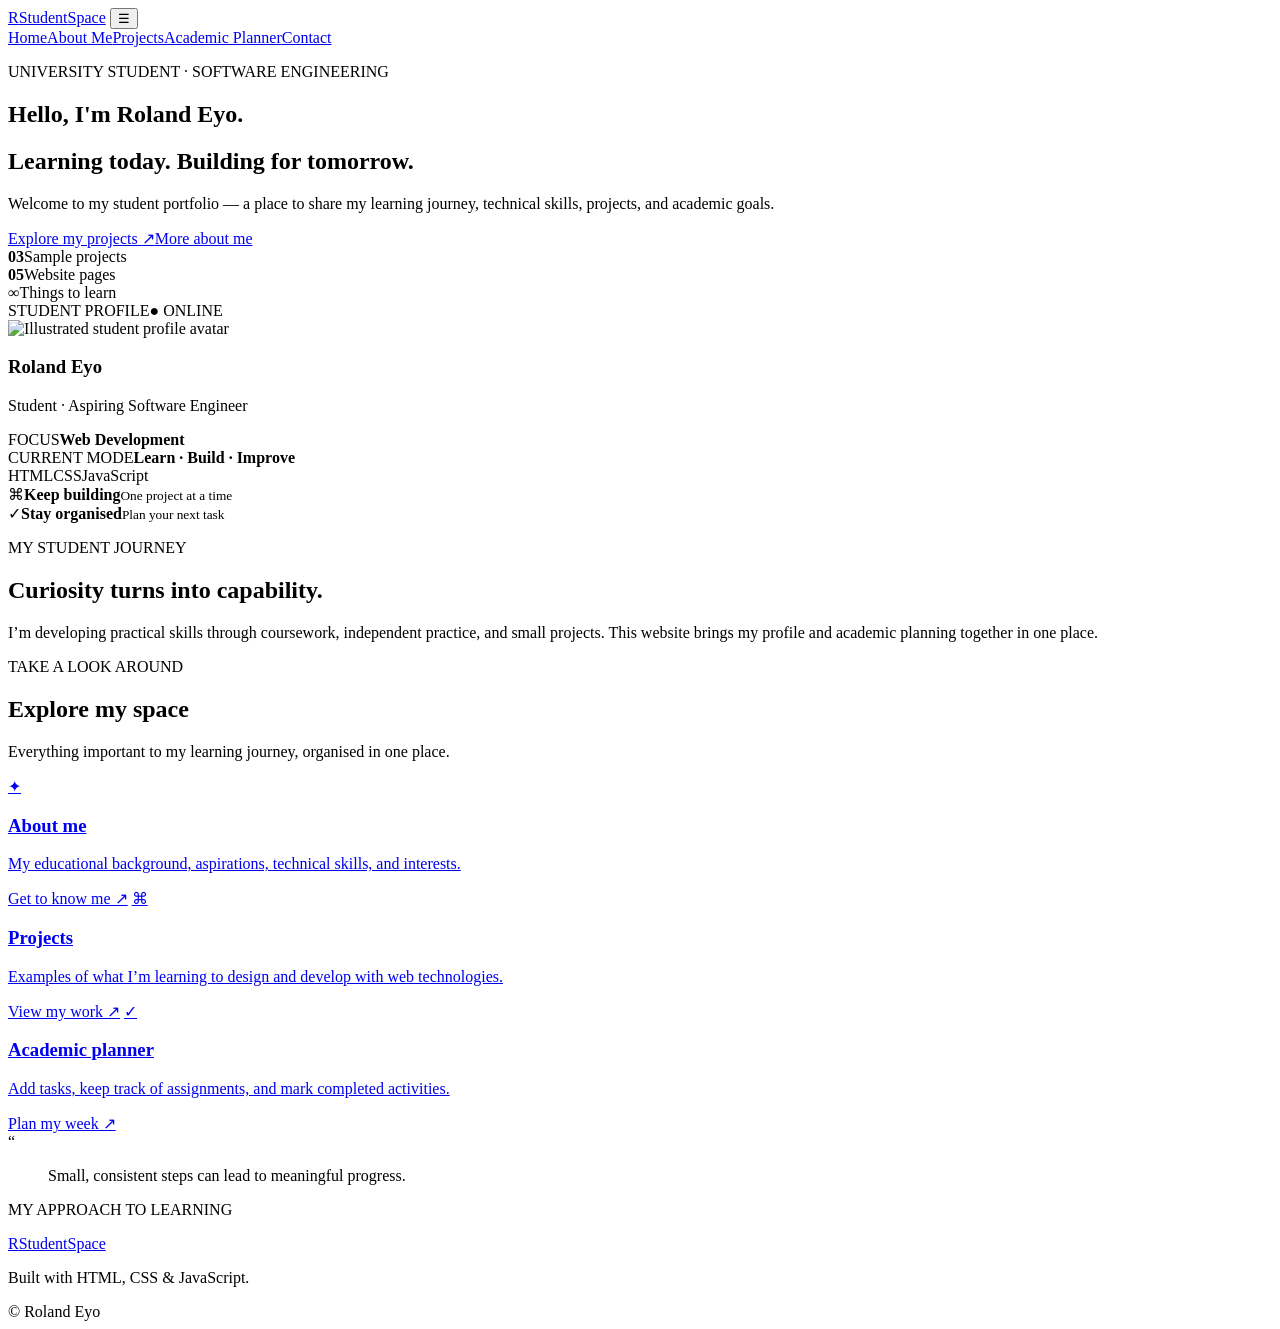
==== index.html @ 46efa090 "Add files via upload" ====
<!DOCTYPE html>
<html lang="en">
<head>
  <meta charset="UTF-8">
  <meta name="viewport" content="width=device-width, initial-scale=1.0">
  <meta name="description" content="Student portfolio and academic management website.">
  <title>Home | Student Portfolio</title>
  <link rel="stylesheet" href="css/style.css">
  <script src="js/main.js" defer></script>
</head>
<body>
  <header class="site-header">
    <a class="brand" href="index.html"><span class="brand-mark">R</span><span>Student<span class="brand-accent">Space</span></span></a>
    <button class="menu-toggle" aria-label="Open navigation" aria-expanded="false">☰</button>
    <nav class="main-nav" aria-label="Main navigation">
      <a class="active" href="index.html">Home</a><a href="about.html">About Me</a><a href="projects.html">Projects</a><a href="planner.html">Academic Planner</a><a class="nav-contact" href="contact.html">Contact</a>
    </nav>
  </header>
  <main>
    <section class="hero container">
      <div class="hero-copy">
        <p class="eyebrow"><span class="status-dot"></span> UNIVERSITY STUDENT · SOFTWARE ENGINEERING</p>
        <h1>Hello, I'm <span class="gradient-text">Roland Eyo.</span></h1>
        <h2>Learning today. Building for tomorrow.</h2>
        <p class="hero-description">Welcome to my student portfolio — a place to share my learning journey, technical skills, projects, and academic goals.</p>
        <div class="hero-actions"><a class="button button-primary" href="projects.html">Explore my projects <span aria-hidden="true">↗</span></a><a class="button button-secondary" href="about.html">More about me</a></div>
        <div class="hero-stats"><div><strong>03</strong><span>Sample projects</span></div><div><strong>05</strong><span>Website pages</span></div><div><strong>∞</strong><span>Things to learn</span></div></div>
      </div>
      <div class="hero-visual">
        <div class="visual-glow"></div>
        <div class="profile-card">
          <div class="profile-top"><span>STUDENT PROFILE</span><span class="online-pill">● ONLINE</span></div>
          <img class="profile-image" src="images/profile.svg" alt="Illustrated student profile avatar">
          <h3>Roland Eyo</h3><p class="profile-role">Student · Aspiring Software Engineer</p>
          <div class="profile-divider"></div>
          <div class="profile-info"><span>FOCUS</span><strong>Web Development</strong></div>
          <div class="profile-info"><span>CURRENT MODE</span><strong>Learn · Build · Improve</strong></div>
          <div class="skill-chips"><span>HTML</span><span>CSS</span><span>JavaScript</span></div>
        </div>
        <div class="floating-note note-one"><span class="note-icon">⌘</span><span><strong>Keep building</strong><small>One project at a time</small></span></div>
        <div class="floating-note note-two"><span class="note-icon note-green">✓</span><span><strong>Stay organised</strong><small>Plan your next task</small></span></div>
      </div>
    </section>
    <section class="intro-band"><div class="container intro-inner"><div><p class="eyebrow">MY STUDENT JOURNEY</p><h2>Curiosity turns into <span class="gradient-text">capability.</span></h2></div><p>I’m developing practical skills through coursework, independent practice, and small projects. This website brings my profile and academic planning together in one place.</p></div></section>
    <section class="container section-pad">
      <div class="section-heading"><div><p class="eyebrow">TAKE A LOOK AROUND</p><h2>Explore my space</h2></div><p>Everything important to my learning journey, organised in one place.</p></div>
      <div class="feature-grid">
        <a class="feature-card" href="about.html"><span class="feature-icon purple">✦</span><h3>About me</h3><p>My educational background, aspirations, technical skills, and interests.</p><span class="card-link">Get to know me ↗</span></a>
        <a class="feature-card" href="projects.html"><span class="feature-icon blue">⌘</span><h3>Projects</h3><p>Examples of what I’m learning to design and develop with web technologies.</p><span class="card-link">View my work ↗</span></a>
        <a class="feature-card" href="planner.html"><span class="feature-icon green">✓</span><h3>Academic planner</h3><p>Add tasks, keep track of assignments, and mark completed activities.</p><span class="card-link">Plan my week ↗</span></a>
      </div>
    </section>
    <section class="quote-section"><div class="container quote-box"><span class="quote-mark">“</span><blockquote>Small, consistent steps can lead to meaningful progress.</blockquote><p>MY APPROACH TO LEARNING</p></div></section>
  </main>
  <footer class="site-footer"><div class="container footer-inner"><a class="brand" href="index.html"><span class="brand-mark">R</span><span>Student<span class="brand-accent">Space</span></span></a><p>Built with HTML, CSS & JavaScript.</p><span>© <span data-year></span> Roland Eyo</span></div></footer>
</body>
</html>
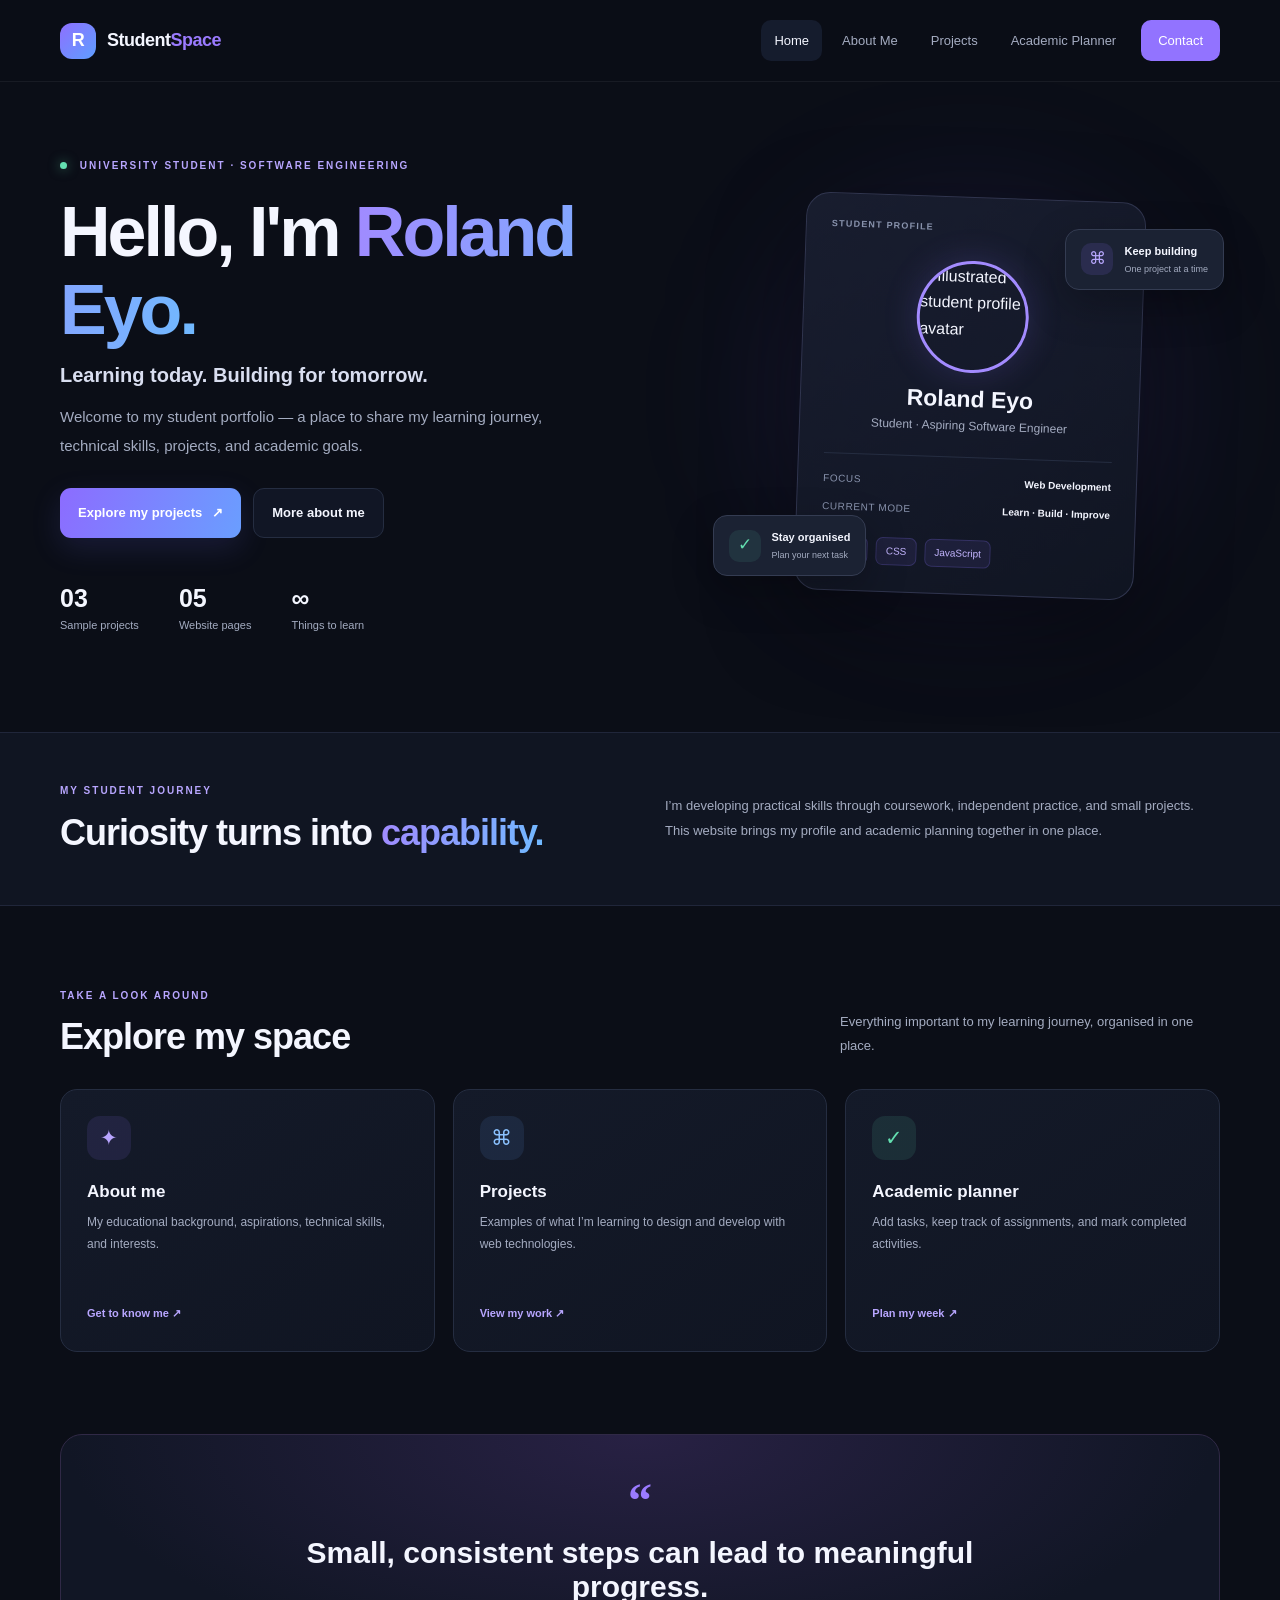
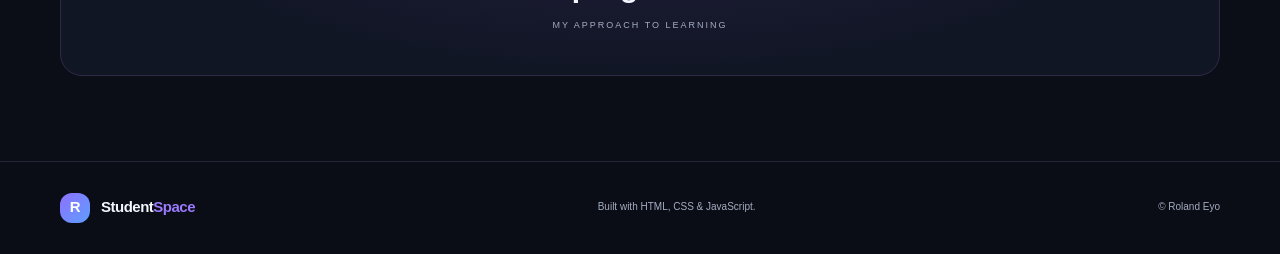
==== commit 998423f5: "Update index.html" ====
--- a/index.html
+++ b/index.html
@@ -5,7 +5,7 @@
   <meta name="viewport" content="width=device-width, initial-scale=1.0">
   <meta name="description" content="Student portfolio and academic management website.">
   <title>Home | Student Portfolio</title>
-  <link rel="stylesheet" href="css/style.css">
+  <link rel="stylesheet" href="style.css">
   <script src="js/main.js" defer></script>
 </head>
 <body>
--- a/style.css
+++ b/style.css
@@ -0,0 +1,6 @@
+@import url('https://fonts.googleapis.com/css2?family=DM+Sans:wght@400;500;600;700&family=Manrope:wght@400;500;600;700;800&display=swap');
+:root{--bg:#0b0e17;--surface:#111625;--surface2:#151c2d;--line:#252d41;--text:#f4f6ff;--muted:#a4acc1;--purple:#9b7bff;--blue:#65a8ff;--green:#63dfb0;--radius:20px;--max:1160px}
+*{box-sizing:border-box}html{scroll-behavior:smooth}body{margin:0;background:var(--bg);color:var(--text);font-family:'DM Sans',Arial,sans-serif;line-height:1.65}a{color:inherit;text-decoration:none}button,input,select,textarea{font:inherit}button,a,input,select,textarea{-webkit-tap-highlight-color:transparent}button:focus-visible,a:focus-visible,input:focus-visible,select:focus-visible,textarea:focus-visible{outline:2px solid var(--blue);outline-offset:3px}.container{width:min(var(--max),calc(100% - 48px));margin-inline:auto}.site-header{height:82px;padding:0 max(24px,calc((100% - var(--max))/2));display:flex;align-items:center;justify-content:space-between;border-bottom:1px solid rgba(255,255,255,.06);background:rgba(11,14,23,.92);position:sticky;top:0;z-index:20;backdrop-filter:blur(18px)}.brand{display:inline-flex;align-items:center;gap:11px;font-family:Manrope,sans-serif;font-weight:800;letter-spacing:-.5px;font-size:18px;white-space:nowrap}.brand-mark{display:grid;place-items:center;width:36px;height:36px;border-radius:12px;background:linear-gradient(135deg,#8e70ff,#5e9eff);color:#fff;font-size:18px}.brand-accent{color:var(--purple)}.main-nav{display:flex;align-items:center;gap:7px}.main-nav a{font-size:13px;color:var(--muted);padding:10px 13px;border-radius:10px;transition:.2s}.main-nav a:hover,.main-nav a.active{color:var(--text);background:var(--surface2)}.main-nav .nav-contact{background:#9273ff;color:white;padding-inline:17px;margin-left:5px}.menu-toggle{display:none;background:var(--surface2);color:white;border:1px solid var(--line);border-radius:10px;padding:7px 12px;font-size:20px}.hero{min-height:650px;display:grid;grid-template-columns:1.1fr .9fr;align-items:center;gap:50px;padding-top:58px;padding-bottom:80px}.eyebrow{font-size:10px;letter-spacing:2px;font-weight:700;color:#b8a6ff;margin:0 0 18px}.status-dot{display:inline-block;width:7px;height:7px;border-radius:50%;background:var(--green);margin-right:8px;box-shadow:0 0 12px #63dfb088}.hero h1,.page-hero h1{font:800 clamp(42px,5.5vw,70px)/1.12 Manrope,sans-serif;letter-spacing:-3px;margin:0 0 15px}.gradient-text{background:linear-gradient(100deg,#a18aff,#70b9ff);-webkit-background-clip:text;background-clip:text;color:transparent}.hero h2{font:600 20px Manrope,sans-serif;margin:0 0 16px;color:#d9def0}.hero-description,.page-hero>p:last-child{max-width:510px;color:var(--muted);font-size:15px;line-height:1.9}.hero-actions{display:flex;flex-wrap:wrap;gap:12px;margin-top:28px}.button{border:0;border-radius:11px;display:inline-flex;align-items:center;justify-content:center;gap:10px;padding:13px 18px;font-weight:700;font-size:13px;cursor:pointer;transition:transform .2s,filter .2s}.button:hover{transform:translateY(-2px);filter:brightness(1.08)}.button-primary{background:linear-gradient(110deg,#8c6cff,#6a9eff);color:#fff;box-shadow:0 10px 30px #6d6bff25}.button-secondary{border:1px solid var(--line);background:#111625;color:var(--text)}.hero-stats{display:flex;gap:40px;margin-top:46px}.hero-stats div{display:flex;flex-direction:column}.hero-stats strong{font:800 25px Manrope,sans-serif}.hero-stats span{font-size:11px;color:var(--muted);margin-top:3px}.hero-visual{position:relative;display:grid;place-items:center;min-height:480px}.visual-glow{position:absolute;width:340px;height:340px;background:#7658ff2a;filter:blur(80px);border-radius:50%}.profile-card{position:relative;z-index:1;width:min(100%,340px);padding:23px 25px 26px;border:1px solid #30354e;border-radius:24px;background:linear-gradient(150deg,#191e30ee,#101522f5);box-shadow:0 30px 90px #0006;transform:rotate(2deg)}.profile-top{display:flex;align-items:center;justify-content:space-between;color:#8993ad;font-size:9px;letter-spacing:1.2px;font-weight:700}.online-pill{font-size:8px;color:var(--green);letter-spacing:.6px}.profile-image{display:block;width:112px;height:112px;margin:25px auto 13px;border-radius:50%;border:3px solid #a38bff;box-shadow:0 0 35px #8b72ff30}.profile-card h3{text-align:center;font:800 23px Manrope,sans-serif;margin:0}.profile-role{text-align:center;color:var(--muted);font-size:12px;margin:4px 0 20px}.profile-divider{height:1px;background:var(--line);margin-bottom:17px}.profile-info{display:flex;justify-content:space-between;gap:10px;margin:12px 0;font-size:10px}.profile-info span{color:#8993ad;letter-spacing:.6px}.profile-info strong{font-size:10px}.skill-chips{display:flex;gap:8px;margin-top:20px}.skill-chips span,.project-tags span{font-size:10px;color:#c4b6ff;background:#8b73ff18;border:1px solid #8b73ff36;border-radius:7px;padding:5px 9px}.floating-note{position:absolute;z-index:2;display:flex;align-items:center;gap:11px;padding:12px 15px;background:#1b2233;border:1px solid #343c52;border-radius:14px;box-shadow:0 15px 40px #0004}.note-one{top:73px;right:-4px}.note-two{bottom:60px;left:-8px}.note-icon{display:grid;place-items:center;width:32px;height:32px;border-radius:10px;background:#8b73ff22;color:#b9a8ff;font-size:17px}.note-green{color:var(--green);background:#63dfb018}.floating-note strong,.floating-note small{display:block}.floating-note strong{font-size:11px}.floating-note small{font-size:9px;color:var(--muted);margin-top:2px}.intro-band{background:#101522;border-top:1px solid #20263a;border-bottom:1px solid #20263a}.intro-inner{display:grid;grid-template-columns:1fr 1fr;align-items:center;gap:50px;padding-block:50px}.intro-inner h2,.section-heading h2,.callout h2{font:800 clamp(25px,3vw,36px)/1.25 Manrope,sans-serif;letter-spacing:-1px;margin:0}.intro-inner .eyebrow,.section-heading .eyebrow{margin-bottom:10px}.intro-inner>p,.section-heading>p{font-size:13px;line-height:1.9;color:var(--muted);margin:0}.section-pad{padding-block:82px}.section-heading{display:flex;justify-content:space-between;align-items:end;gap:30px;margin-bottom:30px}.section-heading>p{max-width:380px}.feature-grid{display:grid;grid-template-columns:repeat(3,1fr);gap:18px}.feature-card{display:block;padding:26px;border:1px solid var(--line);border-radius:17px;background:linear-gradient(145deg,#141a29,#101522);transition:.25s}.feature-card:hover,.project-card:hover{transform:translateY(-5px);border-color:#514477}.feature-icon{display:grid;place-items:center;width:44px;height:44px;border-radius:13px;font-size:21px;margin-bottom:22px}.purple{color:#b9a5ff;background:#9273ff1c}.blue{color:#8bc2ff;background:#65a8ff1b}.green{color:var(--green);background:#63dfb01b}.feature-card h3{font:700 17px Manrope,sans-serif;margin:0 0 10px}.feature-card p{font-size:12px;color:var(--muted);line-height:1.8;min-height:65px;margin:0 0 22px}.card-link{font-size:11px;font-weight:700;color:#b8a6ff}.quote-section{padding:0 24px 85px}.quote-box{padding:42px;text-align:center;background:radial-gradient(ellipse at top,#282144,#111625 70%);border:1px solid #302946;border-radius:22px}.quote-mark{font:700 48px Georgia;color:var(--purple);line-height:1}.quote-box blockquote{font:700 clamp(20px,3vw,30px) Manrope,sans-serif;margin:10px auto 14px;max-width:700px}.quote-box p{font-size:9px;letter-spacing:2px;color:var(--muted);margin:0}.site-footer{border-top:1px solid #22283a;background:#0a0d15}.footer-inner{min-height:92px;display:flex;align-items:center;justify-content:space-between;gap:20px}.footer-inner .brand{font-size:15px}.footer-inner .brand-mark{width:30px;height:30px;font-size:15px}.footer-inner p,.footer-inner>span{font-size:10px;color:var(--muted);margin:0}.page-hero{text-align:center;padding-top:82px;padding-bottom:28px}.page-hero .eyebrow{margin-bottom:12px}.page-hero h1{font-size:clamp(39px,5vw,58px);margin-bottom:15px}.page-hero>p:last-child{margin:0 auto;max-width:620px;font-size:14px}.about-layout{display:grid;grid-template-columns:.78fr 1.22fr;gap:70px;align-items:center;padding-top:45px}.about-portrait{padding:30px;border:1px solid var(--line);border-radius:22px;background:radial-gradient(circle at 50% 25%,#4d3c7d55,transparent 50%),#111625;text-align:center}.about-portrait img{width:min(100%,260px);display:block;margin:auto}.portrait-caption{font-size:11px;color:var(--muted);padding-top:22px}.about-content h2,.contact-copy h2{font:800 33px Manrope,sans-serif;letter-spacing:-1px;margin:0 0 16px}.about-content p{font-size:13px;color:var(--muted);line-height:1.9}.about-content .lead{font-size:16px;color:#e3e7f6}.detail-list{margin-top:26px;border-top:1px solid var(--line)}.detail-list div{padding:14px 0;border-bottom:1px solid var(--line);display:flex;flex-direction:column;gap:3px}.detail-list span{font-size:9px;letter-spacing:1.3px;color:#929cb3}.detail-list strong{font-size:13px}.soft-section{background:#101522;border-block:1px solid #20263a}.skills-layout{display:grid;grid-template-columns:1fr 1fr;gap:20px}.skill-panel,.interest-panel{padding:27px;border:1px solid var(--line);border-radius:18px;background:#131a29}.skill-panel h3,.interest-panel h3{font:700 17px Manrope,sans-serif;margin:0}.muted{color:var(--muted)}.skill-panel>.muted{font-size:12px;margin:5px 0 22px}.skill-row{margin:18px 0}.skill-row>div:first-child,.summary-progress>div:first-child{display:flex;justify-content:space-between;font-size:11px;margin-bottom:9px}.skill-row>div:first-child span:last-child{color:var(--muted)}.skill-track{height:6px;background:#252c3e;border-radius:9px;overflow:hidden}.skill-track>span{display:block;height:100%;border-radius:9px;background:linear-gradient(90deg,#9273ff,#69a9ff)}.interest-grid{display:grid;grid-template-columns:1fr 1fr;gap:12px;margin-top:20px}.interest-grid>div{padding:15px;border:1px solid #293146;border-radius:12px;display:grid;gap:3px}.interest-grid>div>span{font-size:20px;color:var(--purple);margin-bottom:5px}.interest-grid strong{font-size:12px}.interest-grid small{font-size:10px;color:var(--muted)}.callout{padding:30px;border:1px solid #37304f;border-radius:19px;background:linear-gradient(110deg,#1a1830,#121827);display:flex;align-items:center;justify-content:space-between;gap:30px}.callout .eyebrow{margin-bottom:8px}.callout h2{font-size:27px}.callout p:last-child{font-size:12px;color:var(--muted);margin-bottom:0}.project-grid{display:grid;grid-template-columns:repeat(3,1fr);gap:20px}.project-card{border:1px solid var(--line);border-radius:18px;overflow:hidden;background:#111625;transition:.25s}.project-art{height:210px;position:relative;display:grid;place-items:center;overflow:hidden}.art-one{background:radial-gradient(circle at 50% 40%,#56418c,#1d2038 70%)}.art-two{background:radial-gradient(circle at 50% 40%,#214f5c,#142534 70%)}.art-three{background:radial-gradient(circle at 50% 40%,#584174,#252039 70%)}.mock-browser{width:65%;height:130px;background:#171d2b;border:1px solid #5a537d;border-radius:9px;padding:12px;transform:rotate(-4deg);box-shadow:0 15px 35px #0004}.mock-dots{font-size:7px;color:#b5a5ff;letter-spacing:2px;margin-bottom:12px}.mock-line{height:5px;width:50%;background:#68708b;border-radius:4px;margin:8px 0}.mock-line.long{width:75%;height:9px;background:#b3a2ff}.mock-blocks{display:flex;gap:7px;margin-top:14px}.mock-blocks span{height:35px;flex:1;border-radius:4px;background:#6b61a4}.mock-blocks span:nth-child(2){background:#526e9c}.mock-blocks span:nth-child(3){background:#437d7d}.project-number{position:absolute;right:17px;bottom:10px;font:800 28px Manrope,sans-serif;color:#ffffff3c}.planner-preview{width:76%;padding:14px;background:#111d28;border:1px solid #44707a;border-radius:9px;transform:rotate(3deg);box-shadow:0 15px 35px #0004}.planner-preview>span,.contact-preview>span{font-size:8px;letter-spacing:1px;color:#9de9d4;display:block;margin-bottom:12px}.planner-preview div{font-size:8px;color:#d5e5ec;border-top:1px solid #29404c;padding:9px 0}.contact-preview{width:64%;padding:17px;background:#201b2c;border:1px solid #6b557f;border-radius:9px;transform:rotate(-3deg)}.contact-preview>span{color:#d5b8ff}.fake-input{height:17px;border:1px solid #655576;border-radius:4px;margin:9px 0}.fake-button{width:45%;height:17px;border-radius:4px;background:#9872dc;margin-top:13px}.project-body{padding:22px}.project-tags{display:flex;gap:7px}.project-tags span{font-size:9px;padding:4px 7px}.project-body h2{font:700 17px Manrope,sans-serif;margin:15px 0 8px}.project-body p{font-size:12px;color:var(--muted);line-height:1.8;min-height:88px}.project-meta{display:flex;align-items:center;justify-content:space-between;padding-top:14px;border-top:1px solid var(--line);font-size:10px;color:#c0b3ff}.project-meta a{font-size:17px}.notice{padding:16px 18px;border:1px solid #3b3652;background:#171528;border-radius:12px;font-size:11px;color:#c5c8d8;margin-top:25px}.notice strong{color:#e7dcff}.section-heading .button{flex-shrink:0}.planner-layout{display:grid;grid-template-columns:.7fr 1.3fr;gap:22px;align-items:start;padding-top:35px}.planner-summary,.planner-main{border:1px solid var(--line);border-radius:19px;background:#111625;padding:27px}.planner-summary h2,.planner-title h2{font:800 23px Manrope,sans-serif;letter-spacing:-.5px;margin:0 0 10px}.planner-summary>p.muted{font-size:12px;line-height:1.8}.summary-number{display:flex;flex-direction:column;margin:32px 0 25px}.summary-number strong{font:800 45px Manrope,sans-serif}.summary-number span{font-size:12px;color:var(--muted)}.summary-progress>div:first-child{color:var(--muted)}.small-note{font-size:10px;color:#818ba4;margin-top:25px}.planner-title{display:flex;justify-content:space-between;align-items:center;gap:15px}.planner-title .eyebrow{margin-bottom:5px}.planner-title h2{font-size:20px}.date-chip{font-size:10px;color:#c7baff;background:#8b73ff18;border:1px solid #8b73ff35;padding:7px 10px;border-radius:9px;white-space:nowrap}.task-form{display:grid;grid-template-columns:1fr auto auto;gap:9px;margin-top:22px}.task-form input,.task-form select,.form-field input,.form-field textarea{width:100%;border:1px solid #30384d;background:#0c111d;border-radius:10px;color:var(--text);padding:12px 13px;font-size:12px}.task-form input::placeholder,.form-field input::placeholder,.form-field textarea::placeholder{color:#727d96}.task-form select{max-width:125px}.task-form .button{padding:10px 13px;font-size:11px}.form-message{grid-column:1/-1;font-size:11px;margin:0;color:var(--green);min-height:0}.task-filters{display:flex;gap:7px;margin:22px 0 13px}.filter-button{padding:7px 12px;border-radius:8px;border:1px solid transparent;background:transparent;color:var(--muted);font-size:11px;cursor:pointer}.filter-button.active{background:#8b73ff1a;color:#c6b8ff;border-color:#8b73ff3b}.task-list{list-style:none;margin:0;padding:0}.task-item{display:flex;align-items:center;gap:12px;padding:14px 0;border-bottom:1px solid #252c3e}.task-check{appearance:none;width:18px;height:18px;flex-shrink:0;border:1px solid #505b74;border-radius:6px;cursor:pointer;display:grid;place-items:center}.task-check:checked{background:#8d72ff;border-color:#8d72ff}.task-check:checked:after{content:'✓';font-size:12px;color:white}.task-description{font-size:12px;flex:1;overflow-wrap:anywhere}.task-item.completed .task-description{text-decoration:line-through;color:#77819a}.priority-badge{font-size:8px;padding:4px 6px;border-radius:5px;color:#a7b5cc;background:#242d40}.priority-badge.high{color:#ffb9b9;background:#6b2e382e}.delete-task{border:0;background:transparent;color:#929cb3;cursor:pointer;font-size:17px;padding:4px 6px}.delete-task:hover{color:#ff8d9b}.empty-state{text-align:center;padding:35px 10px;color:var(--muted)}.empty-state>span{display:inline-grid;place-items:center;width:42px;height:42px;border-radius:13px;background:#8b73ff1c;color:#b8a6ff;font-size:21px}.empty-state h3{font:700 14px Manrope,sans-serif;color:#e3e6f2;margin:13px 0 5px}.empty-state p{font-size:11px;margin:0}.task-footer{display:flex;justify-content:space-between;align-items:center;padding-top:16px;color:var(--muted);font-size:10px}.text-button{border:0;background:transparent;color:#b7a5ff;font-size:10px;cursor:pointer}.contact-layout{display:grid;grid-template-columns:.85fr 1.15fr;gap:65px;align-items:start;padding-top:40px}.contact-copy h2{font-size:30px;line-height:1.3}.contact-copy>p.muted{font-size:12px;line-height:1.9}.contact-detail{display:flex;gap:13px;align-items:flex-start;margin-top:25px}.contact-icon{width:38px;height:38px;display:grid;place-items:center;border-radius:11px;background:#8b73ff1a;color:#bcaaff;font-size:17px;flex-shrink:0}.contact-detail small{display:block;color:#8e99b2;font-size:9px;letter-spacing:1px}.contact-detail strong{display:block;font-size:12px;margin-top:3px}.contact-detail p{font-size:10px;color:var(--muted);margin:4px 0 0}.contact-tip{padding:17px;border:1px solid #34304b;border-radius:12px;background:#171528;margin-top:30px}.contact-tip strong{font-size:11px;color:#d2c6ff}.contact-tip p{font-size:10px;color:var(--muted);margin:6px 0 0}.contact-form{padding:28px;border:1px solid var(--line);border-radius:19px;background:#111625}.contact-form h2{font:800 22px Manrope,sans-serif;margin:0 0 4px}.contact-form>.muted{font-size:11px;margin:0 0 22px}.field-row{display:grid;grid-template-columns:1fr 1fr;gap:14px}.form-field{margin-bottom:17px}.form-field label{display:block;font-size:11px;font-weight:700;margin-bottom:7px}.form-field input,.form-field textarea{font-size:12px}.form-field textarea{resize:vertical;min-height:125px}.form-field input.invalid,.form-field textarea.invalid{border-color:#ff7d91}.field-error{display:block;min-height:0;color:#ff9ba9;font-size:10px;margin-top:5px}.button-full{width:100%}.contact-feedback-success{color:var(--green)}.contact-feedback-error{color:#ff9ba9}.sr-only{position:absolute;width:1px;height:1px;padding:0;margin:-1px;overflow:hidden;clip:rect(0,0,0,0);white-space:nowrap;border:0}
+@media(max-width:900px){.hero{gap:20px;grid-template-columns:1fr 1fr}.hero h1{font-size:51px}.hero-stats{gap:23px}.main-nav{gap:0}.main-nav a{padding:9px}.about-layout{gap:35px}.project-grid{gap:13px}.project-body{padding:17px}.contact-layout{gap:30px}.planner-layout{grid-template-columns:.6fr 1.4fr}}
+@media(max-width:700px){.container{width:min(100% - 34px,var(--max))}.site-header{height:70px;padding-inline:17px}.menu-toggle{display:block}.main-nav{display:none;position:absolute;top:69px;left:0;right:0;padding:14px 17px 18px;background:#101522;border-bottom:1px solid var(--line);flex-direction:column;align-items:stretch}.main-nav.open{display:flex}.main-nav a{padding:12px}.main-nav .nav-contact{margin:4px 0 0;text-align:center}.hero{grid-template-columns:1fr;padding-top:62px;padding-bottom:55px;gap:10px}.hero h1{font-size:clamp(43px,11vw,61px);letter-spacing:-2.5px}.hero h2{font-size:17px}.hero-description{font-size:13px}.hero-visual{min-height:420px;margin-top:10px}.profile-card{max-width:315px}.note-one{right:0;top:48px}.note-two{left:0;bottom:40px}.hero-stats{gap:28px;margin-top:35px}.hero-stats strong{font-size:22px}.intro-inner{grid-template-columns:1fr;gap:17px;padding-block:38px}.section-pad{padding-block:58px}.section-heading{display:block}.section-heading>p{margin-top:12px}.feature-grid,.project-grid{grid-template-columns:1fr}.feature-card p{min-height:0}.feature-card{padding:22px}.quote-section{padding:0 17px 58px}.quote-box{padding:30px 18px}.footer-inner{padding-block:22px;flex-wrap:wrap;justify-content:center;text-align:center;gap:10px 18px}.footer-inner .brand{width:100%;justify-content:center}.page-hero{padding-top:60px;padding-bottom:18px}.page-hero h1{letter-spacing:-2px}.about-layout{grid-template-columns:1fr;gap:30px;padding-top:35px}.about-portrait{max-width:400px;margin:auto;width:100%}.about-portrait img{max-width:220px}.skills-layout{grid-template-columns:1fr}.callout{align-items:flex-start;flex-direction:column;padding:24px}.callout h2{font-size:24px}.project-art{height:220px}.project-body p{min-height:0}.planner-layout{grid-template-columns:1fr;padding-top:30px}.planner-summary{padding:22px}.summary-number{margin:20px 0}.planner-main{padding:18px}.task-form{grid-template-columns:1fr auto}.task-form select{grid-column:1/-1;grid-row:2;max-width:none}.task-form .button{grid-column:2;grid-row:1}.task-form input{grid-column:1;grid-row:1}.planner-title{align-items:flex-start;flex-direction:column}.contact-layout{grid-template-columns:1fr;gap:30px;padding-top:30px}.contact-copy h2{font-size:27px}.contact-form{padding:22px}.field-row{grid-template-columns:1fr;gap:0}.interest-grid{gap:8px}}
+@media(prefers-reduced-motion:reduce){html{scroll-behavior:auto}*,*::before,*::after{transition:none!important;animation:none!important}}
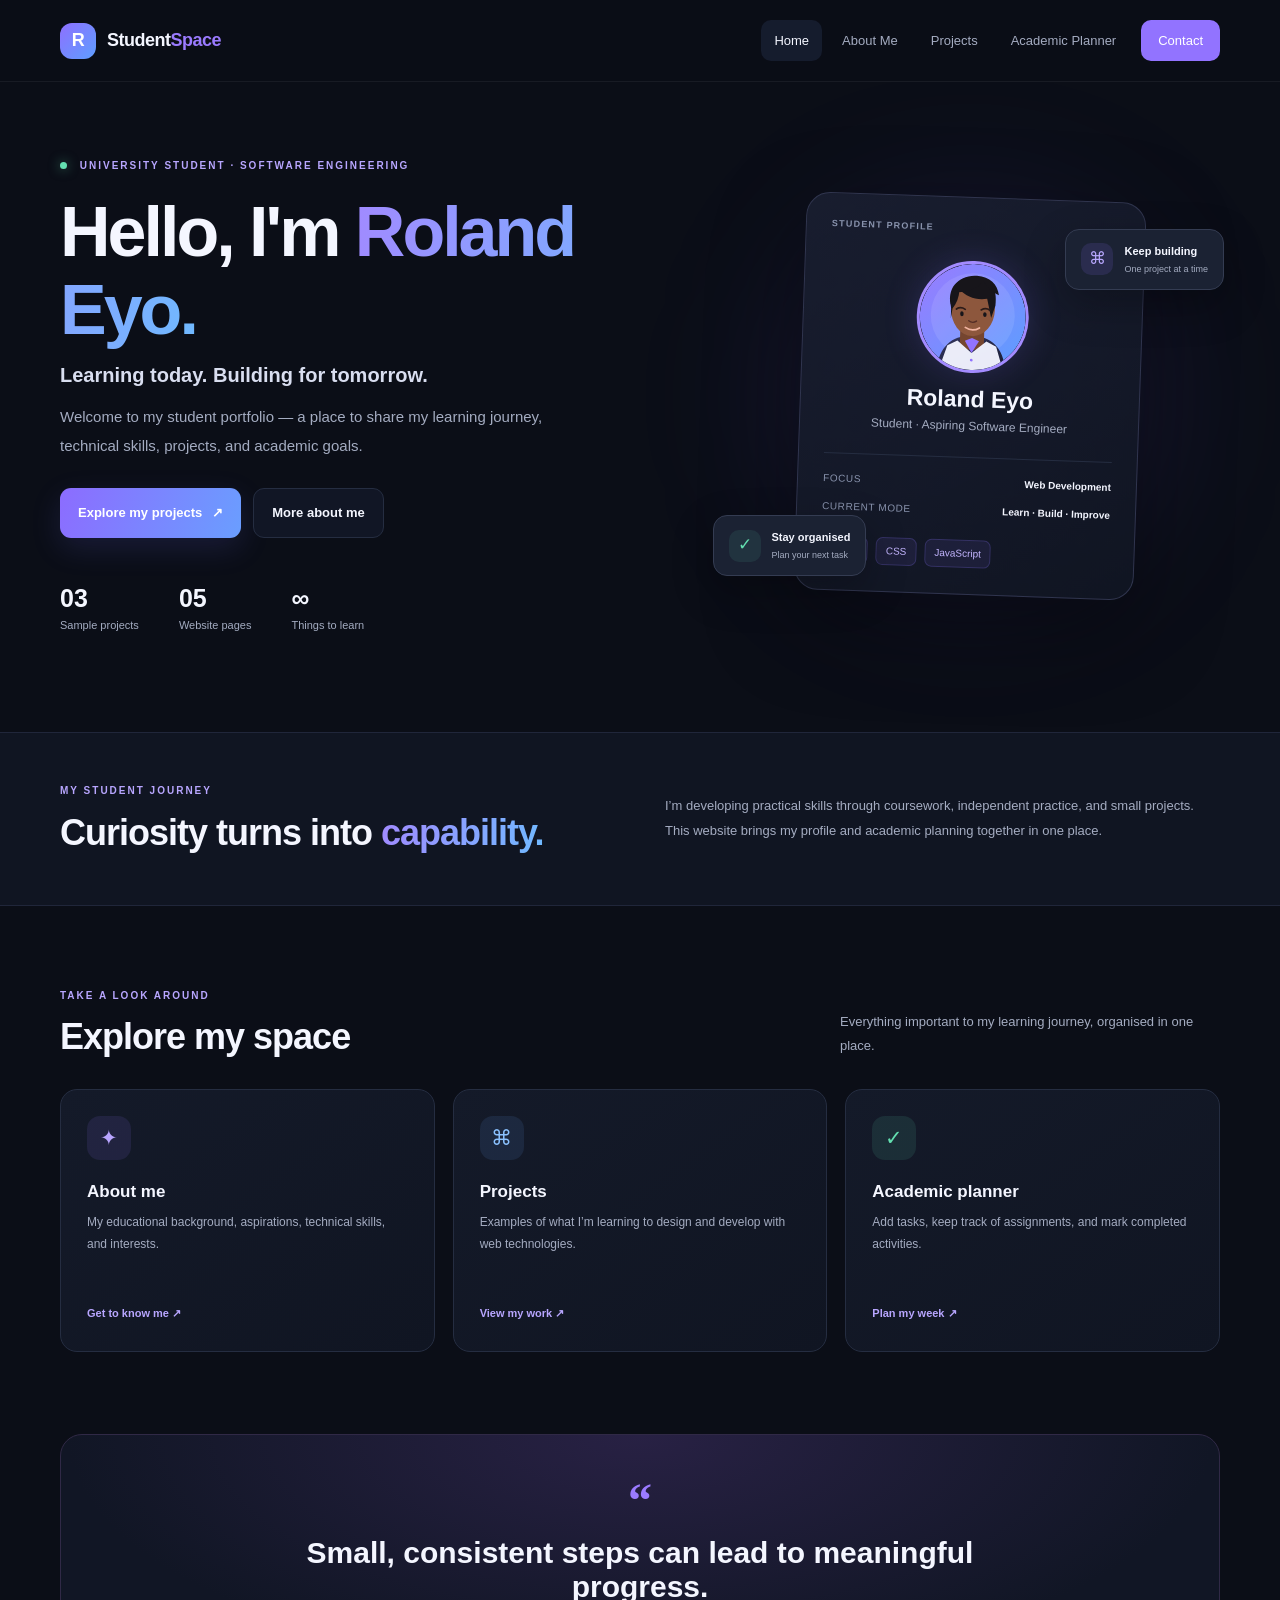
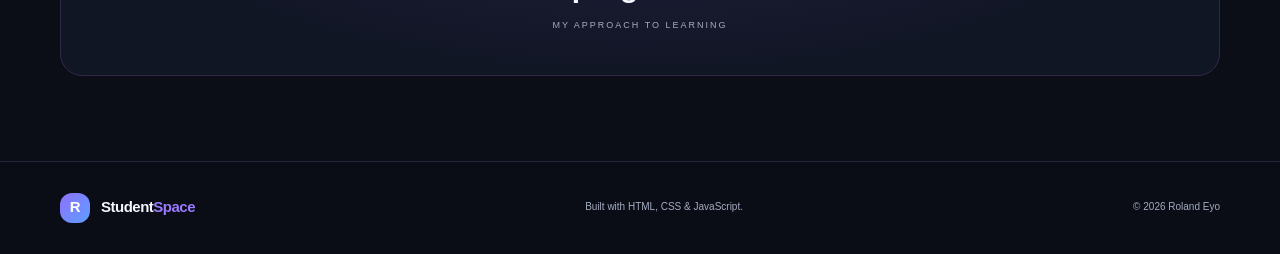
==== commit fd36e973: "Update index.html" ====
--- a/index.html
+++ b/index.html
@@ -6,7 +6,7 @@
   <meta name="description" content="Student portfolio and academic management website.">
   <title>Home | Student Portfolio</title>
   <link rel="stylesheet" href="style.css">
-  <script src="js/main.js" defer></script>
+  <script src="main.js" defer></script>
 </head>
 <body>
   <header class="site-header">
@@ -30,7 +30,7 @@
         <div class="visual-glow"></div>
         <div class="profile-card">
           <div class="profile-top"><span>STUDENT PROFILE</span><span class="online-pill">● ONLINE</span></div>
-          <img class="profile-image" src="images/profile.svg" alt="Illustrated student profile avatar">
+          <img class="profile-image" src="profile.svg" alt="Illustrated student profile avatar">
           <h3>Roland Eyo</h3><p class="profile-role">Student · Aspiring Software Engineer</p>
           <div class="profile-divider"></div>
           <div class="profile-info"><span>FOCUS</span><strong>Web Development</strong></div>
